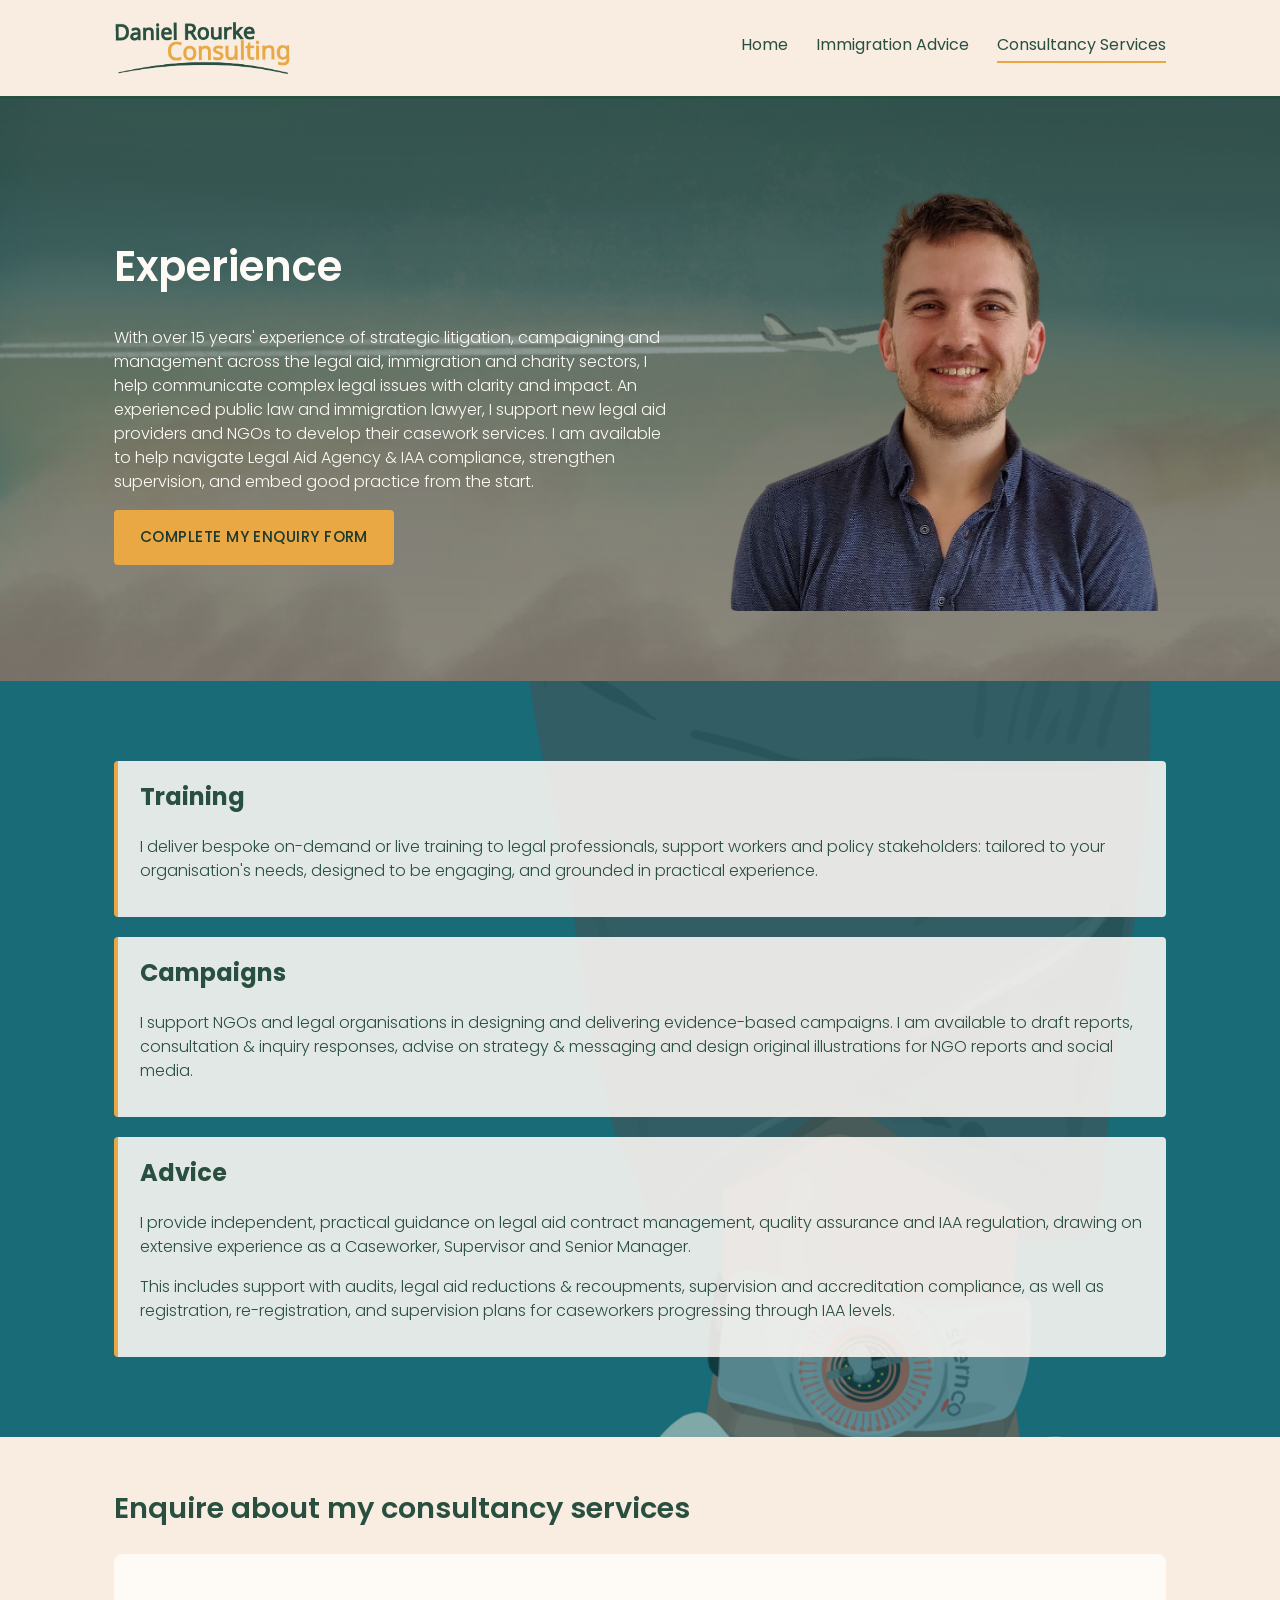
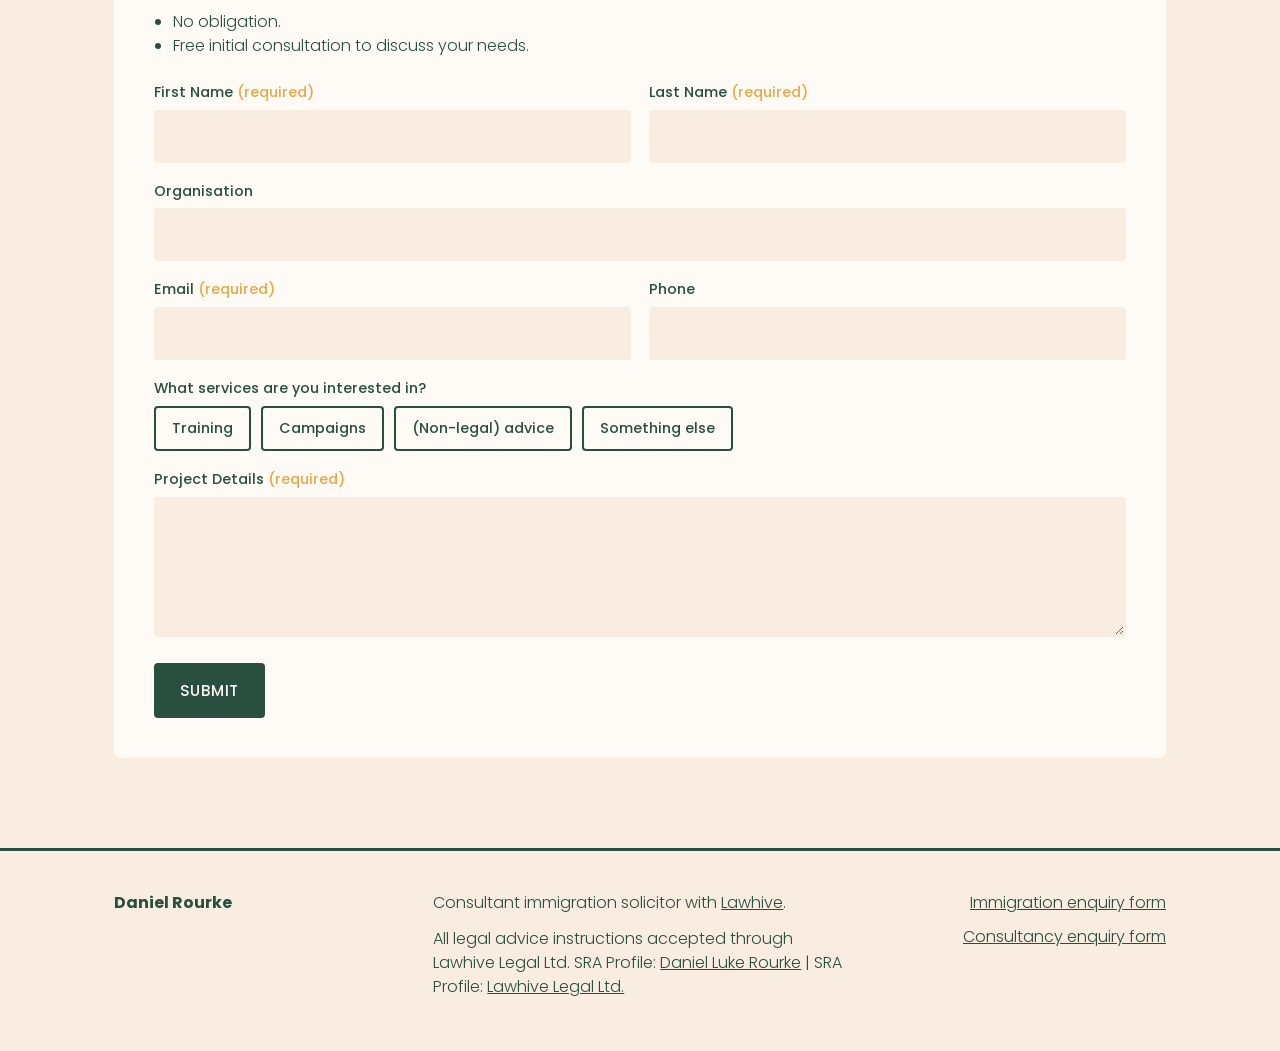
==== about.html @ cf5690be "Rebuild rourkeconsulting.co.uk as a static site for GitHub Pages Recreates the Squarespace site (Hom" ====
<!doctype html>
<html lang="en">
<head>
  <meta charset="UTF-8" />
  <meta name="viewport" content="width=device-width, initial-scale=1.0" />
  <title>Consultancy Services — Daniel Rourke Consulting</title>
  <meta name="description" content="Consultancy services for NGOs and Legal Aid providers from Daniel Rourke: training, campaigns, and advice on IAA and LAA contract issues." />
  <link rel="icon" href="assets/images/profile2.png" />
  <link rel="stylesheet" href="assets/css/style.css" />
</head>
<body>
  <header class="site-header">
    <div class="header-inner">
      <a class="logo" href="index.html"><img class="logo-img" src="assets/images/logo.png" alt="Daniel Rourke Consulting" /></a>
      <button class="nav-toggle" aria-label="Toggle navigation">&#9776;</button>
      <nav class="main-nav">
        <a href="index.html">Home</a>
        <a href="immigration-advice.html">Immigration Advice</a>
        <a href="about.html" class="active">Consultancy Services</a>
      </nav>
    </div>
  </header>

  <main>
    <section class="page-hero" style="background-image: linear-gradient(rgba(20, 45, 36, 0.55), rgba(20, 45, 36, 0.4)), url('assets/images/plane-home.jpg');">
      <div class="wrap bio-grid" style="align-items:center;">
        <div>
          <h1>Experience</h1>
          <p style="color: var(--white-warm);">With over 15 years' experience of strategic litigation, campaigning and management across the legal aid, immigration and charity sectors, I help communicate complex legal issues with clarity and impact. An experienced public law and immigration lawyer, I support new legal aid providers and NGOs to develop their casework services. I am available to help navigate Legal Aid Agency &amp; IAA compliance, strengthen supervision, and embed good practice from the start.</p>
          <a class="btn btn-primary" href="#enquiry">Complete my enquiry form</a>
        </div>
        <div>
          <img src="assets/images/profile2.png" alt="Daniel Rourke" />
        </div>
      </div>
    </section>

    <section class="illustration-band" style="background-image: url('assets/images/illustration-a1.png');">
      <div class="wrap">
        <div class="service-list" style="padding: 50px 0;">
          <div class="service-item">
            <h2 style="margin-top:0;">Training</h2>
            <p>I deliver bespoke on-demand or live training to legal professionals, support workers and policy stakeholders: tailored to your organisation's needs, designed to be engaging, and grounded in practical experience.</p>
          </div>
          <div class="service-item">
            <h2 style="margin-top:0;">Campaigns</h2>
            <p>I support NGOs and legal organisations in designing and delivering evidence-based campaigns. I am available to draft reports, consultation &amp; inquiry responses, advise on strategy &amp; messaging and design original illustrations for NGO reports and social media.</p>
          </div>
          <div class="service-item">
            <h2 style="margin-top:0;">Advice</h2>
            <p>I provide independent, practical guidance on legal aid contract management, quality assurance and IAA regulation, drawing on extensive experience as a Caseworker, Supervisor and Senior Manager.</p>
            <p>This includes support with audits, legal aid reductions &amp; recoupments, supervision and accreditation compliance, as well as registration, re-registration, and supervision plans for caseworkers progressing through IAA levels.</p>
          </div>
        </div>
      </div>
    </section>

    <section class="section" id="enquiry">
      <div class="wrap">
        <h2>Enquire about my consultancy services</h2>
        <div class="enquiry">
          <div class="note">
            <ul>
              <li>No obligation.</li>
              <li>Free initial consultation to discuss your needs.</li>
            </ul>
          </div>

          <!-- Connect this form to Formspree: replace YOUR_FORM_ID with your real Formspree form ID -->
          <form class="enquiry-form" action="https://formspree.io/f/YOUR_FORM_ID" method="POST">
            <input type="hidden" name="form_name" value="Consultancy enquiry" />

            <div class="form-row">
              <div class="field">
                <label for="con-first-name">First Name <span class="req">(required)</span></label>
                <input type="text" id="con-first-name" name="first_name" required />
              </div>
              <div class="field">
                <label for="con-last-name">Last Name <span class="req">(required)</span></label>
                <input type="text" id="con-last-name" name="last_name" required />
              </div>
            </div>

            <div class="field">
              <label for="con-org">Organisation</label>
              <input type="text" id="con-org" name="organisation" />
            </div>

            <div class="form-row">
              <div class="field">
                <label for="con-email">Email <span class="req">(required)</span></label>
                <input type="email" id="con-email" name="email" required />
              </div>
              <div class="field">
                <label for="con-phone">Phone</label>
                <input type="tel" id="con-phone" name="phone" />
              </div>
            </div>

            <div class="field">
              <label>What services are you interested in?</label>
              <div class="pill-group">
                <input type="radio" id="con-services-1" name="services" value="Training" />
                <label for="con-services-1">Training</label>
                <input type="radio" id="con-services-2" name="services" value="Campaigns" />
                <label for="con-services-2">Campaigns</label>
                <input type="radio" id="con-services-3" name="services" value="(Non-legal) advice" />
                <label for="con-services-3">(Non-legal) advice</label>
                <input type="radio" id="con-services-4" name="services" value="Something else" />
                <label for="con-services-4">Something else</label>
              </div>
            </div>

            <div class="field">
              <label for="con-details">Project Details <span class="req">(required)</span></label>
              <textarea id="con-details" name="details" required></textarea>
            </div>

            <div class="submit-row">
              <button type="submit" class="btn btn-primary">Submit</button>
            </div>

            <div class="form-status" role="status"></div>
          </form>
        </div>
      </div>
    </section>
  </main>

  <footer class="site-footer">
    <div class="wrap footer-grid">
      <div>
        <p><strong>Daniel Rourke</strong></p>
      </div>
      <div>
        <p>Consultant immigration solicitor with <a href="https://lawhive.co.uk/" target="_blank" rel="noopener">Lawhive</a>.</p>
        <p>All legal advice instructions accepted through Lawhive Legal Ltd. SRA Profile: <a href="https://www.sra.org.uk/consumers/register/person/?sraNumber=542800&prevSearchText=542800&prevSearchFilter=" target="_blank" rel="noopener">Daniel Luke Rourke</a> | SRA Profile: <a href="https://www.sra.org.uk/consumers/register/organisation/?sraNumber=8003766" target="_blank" rel="noopener">Lawhive Legal Ltd.</a></p>
      </div>
      <div class="footer-links">
        <a href="immigration-advice.html#enquiry">Immigration enquiry form</a>
        <a href="about.html#enquiry">Consultancy enquiry form</a>
      </div>
    </div>
  </footer>

  <script src="assets/js/main.js"></script>
</body>
</html>
---- assets/css/style.css ----
/* Daniel Rourke Consulting — static site styles */

@import url('https://fonts.googleapis.com/css2?family=Poppins:wght@300;400;500;600;700&display=swap');

:root {
  --cream: #f8ede0;
  --white-warm: #fefaf6;
  --green: #284f3f;
  --green-dark: #1d3a2e;
  --orange: #e9a843;
  --orange-soft: rgba(233, 168, 67, 0.45);
  --max-width: 1100px;
}

* {
  box-sizing: border-box;
}

html {
  scroll-behavior: smooth;
}

body {
  margin: 0;
  font-family: 'Poppins', sans-serif;
  font-weight: 300;
  background: var(--cream);
  color: var(--green);
  line-height: 1.5;
}

a {
  color: inherit;
}

img {
  max-width: 100%;
  display: block;
}

.wrap {
  max-width: var(--max-width);
  margin: 0 auto;
  padding: 0 24px;
}

/* Header */

.site-header {
  background: var(--cream);
  border-bottom: 3px solid var(--green);
}

.header-inner {
  max-width: var(--max-width);
  margin: 0 auto;
  padding: 20px 24px;
  display: flex;
  align-items: center;
  justify-content: space-between;
  flex-wrap: wrap;
  gap: 16px;
}

.logo {
  text-decoration: none;
  line-height: 1.1;
  display: inline-block;
}

.logo-img {
  height: 56px;
  width: auto;
}

.main-nav {
  display: flex;
  gap: 28px;
  flex-wrap: wrap;
}

.main-nav a {
  text-decoration: none;
  font-weight: 400;
  color: var(--green);
  padding-bottom: 4px;
  border-bottom: 2px solid transparent;
  transition: border-color 0.2s ease;
}

.main-nav a.active,
.main-nav a:hover {
  border-bottom-color: var(--orange);
}

.nav-toggle {
  display: none;
  background: none;
  border: 2px solid var(--green);
  border-radius: 6px;
  padding: 6px 10px;
  font-size: 1rem;
  cursor: pointer;
  color: var(--green);
}

/* Buttons */

.btn {
  display: inline-block;
  text-decoration: none;
  font-weight: 500;
  letter-spacing: 0.03em;
  text-align: center;
  padding: 14px 24px;
  border-radius: 4px;
  border: 2px solid var(--green);
  cursor: pointer;
  font-family: inherit;
  font-size: 0.95rem;
  text-transform: uppercase;
}

.btn-primary {
  background: var(--green);
  color: var(--white-warm);
}

.btn-primary:hover {
  background: var(--green-dark);
}

.btn-outline {
  background: transparent;
  color: var(--green);
}

.btn-outline:hover {
  background: var(--green);
  color: var(--white-warm);
}

.btn-row {
  display: flex;
  gap: 14px;
  flex-wrap: wrap;
  margin-top: 20px;
}

/* Hero (home page) */

.home-hero {
  padding: 60px 0 40px;
}

.hero-grid {
  display: grid;
  grid-template-columns: 1fr 1.1fr 1fr;
  align-items: stretch;
  gap: 0;
}

.hero-panel {
  background: var(--orange-soft);
  padding: 36px 28px;
  display: flex;
  flex-direction: column;
  justify-content: space-between;
}

.hero-panel h1 {
  font-size: 2.2rem;
  font-weight: 600;
  color: var(--green);
  margin: 0 0 24px;
}

.hero-panel .btn-row {
  margin-top: auto;
}

.hero-photo {
  display: flex;
  align-items: flex-end;
  justify-content: center;
  overflow: hidden;
}

.hero-photo img {
  width: 100%;
  object-fit: cover;
}

.hero-list {
  list-style: disc;
  margin: 24px 0 0;
  padding-left: 1.1em;
  font-size: 1.1rem;
}

.hero-list li {
  margin-bottom: 10px;
}

.hero-list-standalone {
  max-width: var(--max-width);
  margin: 0 auto;
  display: grid;
  grid-template-columns: 1fr 1.1fr 1fr;
  padding: 0 24px 50px;
}

.hero-list-standalone .hero-list {
  padding-top: 0;
}

.hero-list-standalone .spacer {
  /* keeps middle column empty under the photo */
}

/* Page hero banner (sub-pages) */

.page-hero {
  position: relative;
  padding: 90px 0 70px;
  overflow: hidden;
  background: linear-gradient(rgba(20, 45, 36, 0.55), rgba(20, 45, 36, 0.4)), var(--green);
  background-size: cover;
  background-position: center;
}

.page-hero.banner-plane {
  background-image: linear-gradient(rgba(20, 45, 36, 0.45), rgba(20, 45, 36, 0.35)), url('../images/plane-immigration.jpg');
}

.page-hero h1 {
  font-size: 2.6rem;
  font-weight: 600;
  margin: 0 0 28px;
  max-width: 600px;
  color: var(--white-warm);
}

.page-hero .btn-primary {
  background: var(--orange);
  border-color: var(--orange);
  color: var(--green-dark);
}

.page-hero .btn-primary:hover {
  background: #d6922e;
}

/* Bio with photo */

.bio-grid {
  display: grid;
  grid-template-columns: 1.3fr 1fr;
  gap: 48px;
  align-items: start;
}

.bio-grid img {
  border-radius: 8px;
}

.bio-grid p strong {
  color: var(--green-dark);
}

/* Fee callout */

.callout {
  background: var(--orange);
  color: var(--green-dark);
  padding: 28px 32px;
  border-radius: 6px;
  margin: 36px 0;
  font-size: 1.05rem;
}

.callout a {
  text-decoration: underline;
  font-weight: 500;
}

/* Simple bullet service list */

.plain-list {
  margin: 20px 0;
  padding-left: 1.2em;
  display: grid;
  gap: 14px;
  font-size: 1.05rem;
}

.plain-list strong {
  color: var(--green-dark);
}

/* Illustration band */

.illustration-band {
  position: relative;
  background: #1f6b73;
  background-size: cover;
  background-position: center;
  overflow: hidden;
}

.illustration-band::before {
  content: '';
  position: absolute;
  inset: 0;
  background: rgba(31, 107, 115, 0.55);
}

.illustration-band .wrap {
  position: relative;
  z-index: 1;
}

.illustration-band .service-item {
  background: rgba(254, 250, 246, 0.88);
}

/* Pill radio group */

.pill-group {
  display: flex;
  flex-wrap: wrap;
  gap: 10px;
}

.pill-group input {
  position: absolute;
  opacity: 0;
  pointer-events: none;
}

.pill-group label {
  border: 2px solid var(--green);
  border-radius: 4px;
  padding: 10px 16px;
  font-size: 0.9rem;
  cursor: pointer;
  user-select: none;
}

.pill-group input:checked + label {
  background: var(--green);
  color: var(--white-warm);
}

/* Content sections */

.section {
  padding: 50px 0;
}

.section-alt {
  background: var(--white-warm);
}

.section h2 {
  font-size: 1.8rem;
  font-weight: 600;
  margin-top: 0;
}

.two-col {
  display: grid;
  grid-template-columns: 1fr 1fr;
  gap: 48px;
  align-items: start;
}

.two-col img {
  border-radius: 6px;
}

.service-list {
  display: grid;
  gap: 20px;
  margin: 30px 0;
}

.service-item {
  background: var(--white-warm);
  border-left: 4px solid var(--orange);
  padding: 18px 22px;
  border-radius: 4px;
}

.service-item strong {
  color: var(--green-dark);
}

.bio {
  background: var(--white-warm);
  padding: 32px;
  border-radius: 6px;
  margin-top: 36px;
}

.steps {
  display: grid;
  grid-template-columns: repeat(auto-fit, minmax(220px, 1fr));
  gap: 24px;
  margin-top: 30px;
}

.step {
  background: var(--white-warm);
  padding: 22px;
  border-radius: 6px;
}

.step .step-num {
  color: var(--orange);
  font-weight: 700;
  font-size: 0.85rem;
  letter-spacing: 0.08em;
  text-transform: uppercase;
}

.step h3 {
  margin: 8px 0 10px;
  font-size: 1.1rem;
}

/* Forms */

.enquiry {
  background: var(--white-warm);
  border-radius: 8px;
  padding: 40px;
  margin-top: 20px;
}

.enquiry .note {
  margin-bottom: 24px;
}

.enquiry .note ul {
  padding-left: 1.2em;
}

form.enquiry-form {
  display: grid;
  gap: 18px;
}

.form-row {
  display: grid;
  grid-template-columns: 1fr 1fr;
  gap: 18px;
}

.field {
  display: flex;
  flex-direction: column;
  gap: 6px;
}

.field label {
  font-weight: 500;
  font-size: 0.9rem;
}

.field .req {
  color: var(--orange);
}

.field input,
.field select,
.field textarea {
  font-family: inherit;
  font-size: 1rem;
  padding: 12px 14px;
  border: 2px solid var(--cream);
  background: var(--cream);
  border-radius: 4px;
  color: var(--green);
}

.field input:focus,
.field select:focus,
.field textarea:focus {
  outline: none;
  border-color: var(--orange);
}

.field textarea {
  min-height: 140px;
  resize: vertical;
}

.field .hint {
  font-size: 0.85rem;
  opacity: 0.75;
}

.enquiry-form .submit-row {
  margin-top: 8px;
}

.form-status {
  margin-top: 16px;
  padding: 14px 16px;
  border-radius: 4px;
  display: none;
}

.form-status.visible {
  display: block;
}

.form-status.success {
  background: #dff0e4;
  color: var(--green-dark);
}

.form-status.error {
  background: #f6dede;
  color: #8a2f2f;
}

/* Footer */

.site-footer {
  border-top: 3px solid var(--green);
  padding: 40px 0;
  margin-top: 40px;
}

.footer-grid {
  display: grid;
  grid-template-columns: 1fr 1.4fr 1fr;
  gap: 24px;
}

.footer-grid a {
  text-decoration: underline;
}

.footer-grid p {
  margin: 0 0 12px;
}

.footer-links {
  display: flex;
  flex-direction: column;
  gap: 10px;
  align-items: flex-end;
  text-align: right;
}

/* Responsive */

@media (max-width: 860px) {
  .hero-grid,
  .hero-list-standalone {
    grid-template-columns: 1fr;
  }

  .hero-photo {
    order: -1;
    max-height: 320px;
  }

  .two-col {
    grid-template-columns: 1fr;
  }

  .footer-grid {
    grid-template-columns: 1fr;
    text-align: left;
  }

  .footer-links {
    align-items: flex-start;
    text-align: left;
  }

  .form-row {
    grid-template-columns: 1fr;
  }
}

@media (max-width: 680px) {
  .main-nav {
    display: none;
    flex-direction: column;
    width: 100%;
    gap: 14px;
  }

  .main-nav.open {
    display: flex;
  }

  .nav-toggle {
    display: inline-block;
  }

  .header-inner {
    position: relative;
  }

  .hero-panel h1 {
    font-size: 1.7rem;
  }

  .page-hero h1 {
    font-size: 1.9rem;
  }
}
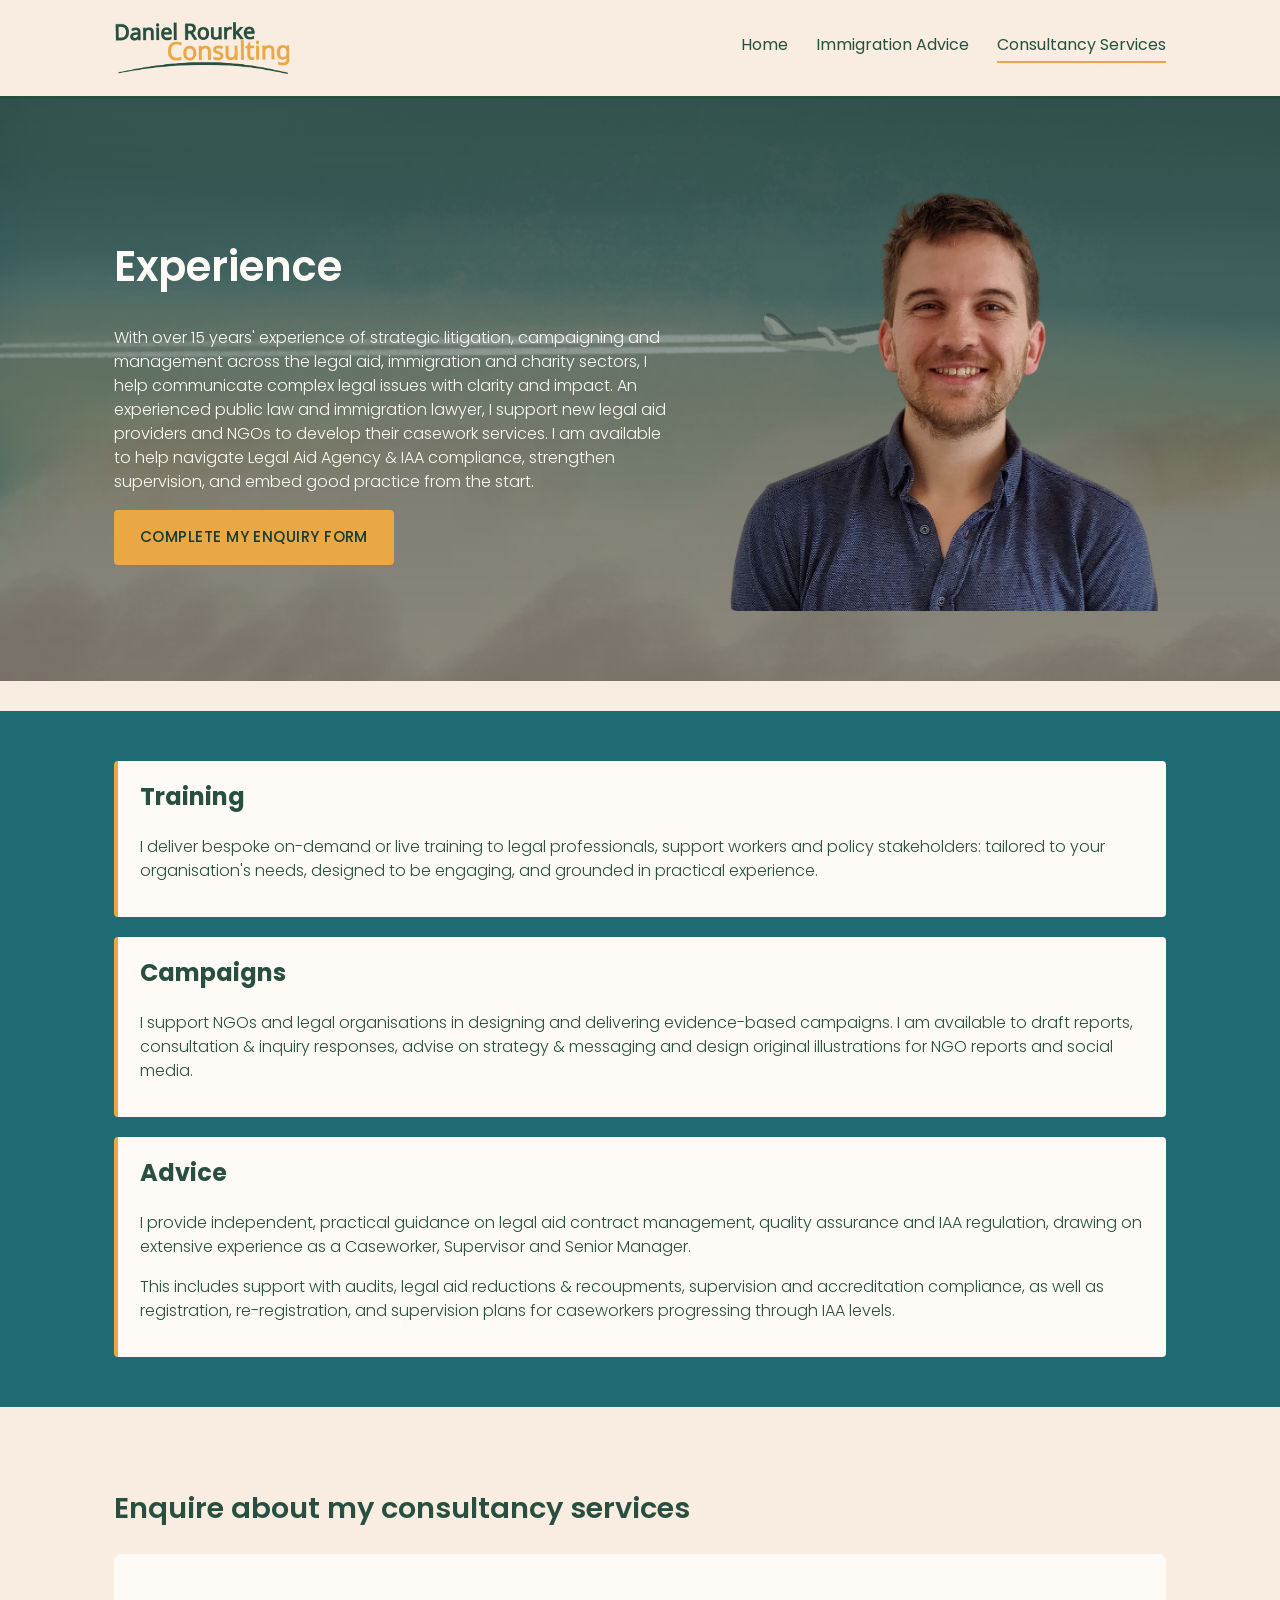
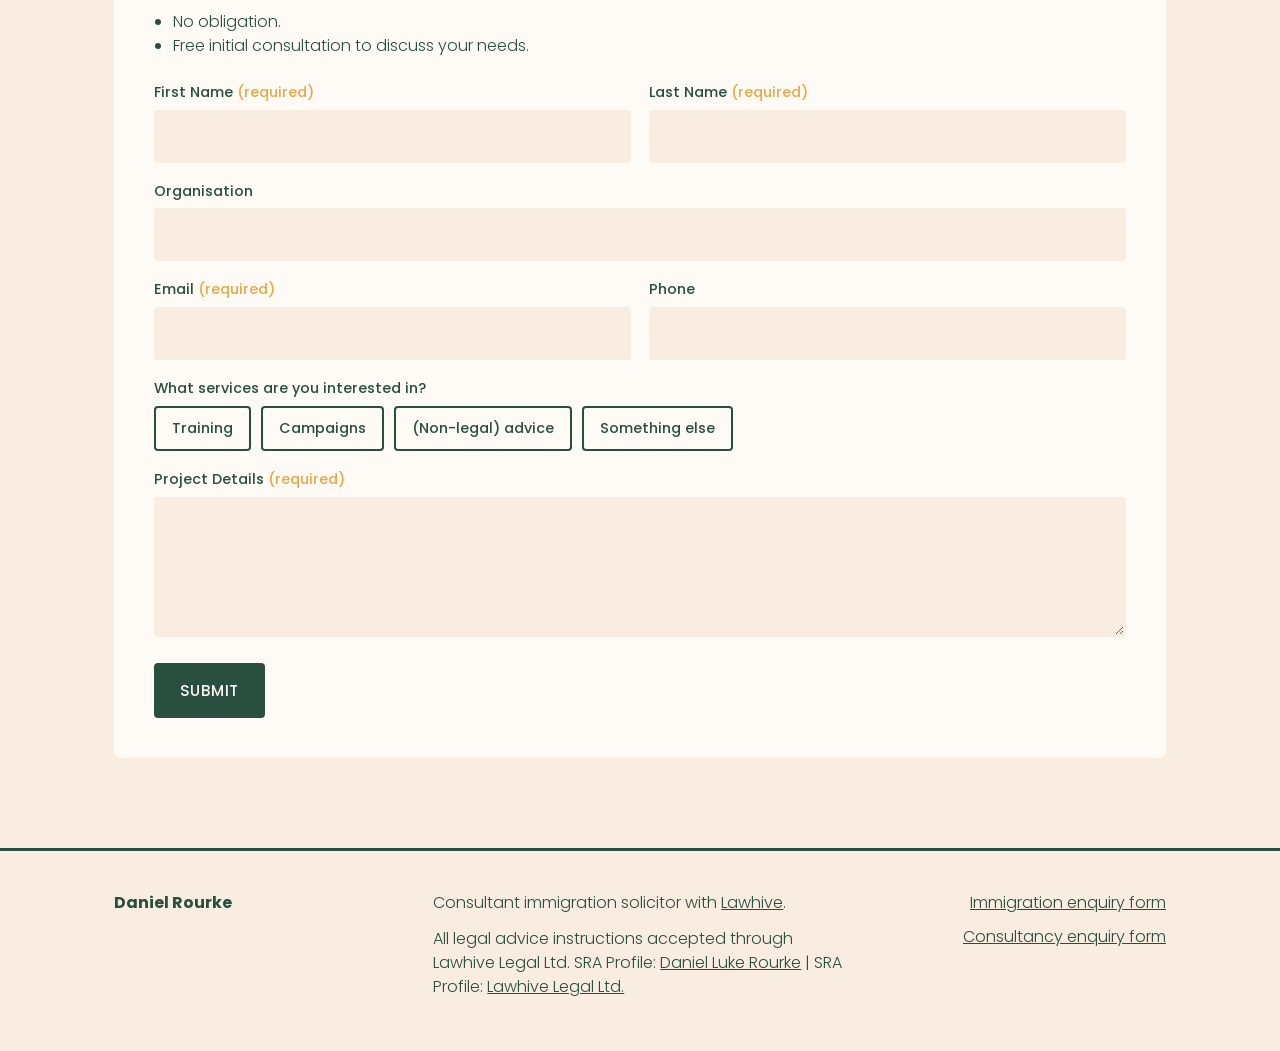
==== commit 35f2e0e2: "Replace obscured illustration band with a solid colour background The ankle-monitor illustration was" ====
--- a/about.html
+++ b/about.html
@@ -35,7 +35,7 @@
       </div>
     </section>
 
-    <section class="illustration-band" style="background-image: url('assets/images/illustration-a1.png');">
+    <section class="illustration-band">
       <div class="wrap">
         <div class="service-list" style="padding: 50px 0;">
           <div class="service-item">
@@ -66,8 +66,7 @@
             </ul>
           </div>
 
-          <!-- Connect this form to Formspree: replace YOUR_FORM_ID with your real Formspree form ID -->
-          <form class="enquiry-form" action="https://formspree.io/f/YOUR_FORM_ID" method="POST">
+          <form class="enquiry-form" action="https://submit-form.com/s6k4mG76z" method="POST">
             <input type="hidden" name="form_name" value="Consultancy enquiry" />
 
             <div class="form-row">
--- a/assets/css/style.css
+++ b/assets/css/style.css
@@ -301,27 +301,11 @@
 /* Illustration band */
 
 .illustration-band {
-  position: relative;
   background: #1f6b73;
-  background-size: cover;
-  background-position: center;
-  overflow: hidden;
-}
-
-.illustration-band::before {
-  content: '';
-  position: absolute;
-  inset: 0;
-  background: rgba(31, 107, 115, 0.55);
-}
-
-.illustration-band .wrap {
-  position: relative;
-  z-index: 1;
 }
 
 .illustration-band .service-item {
-  background: rgba(254, 250, 246, 0.88);
+  background: var(--white-warm);
 }
 
 /* Pill radio group */
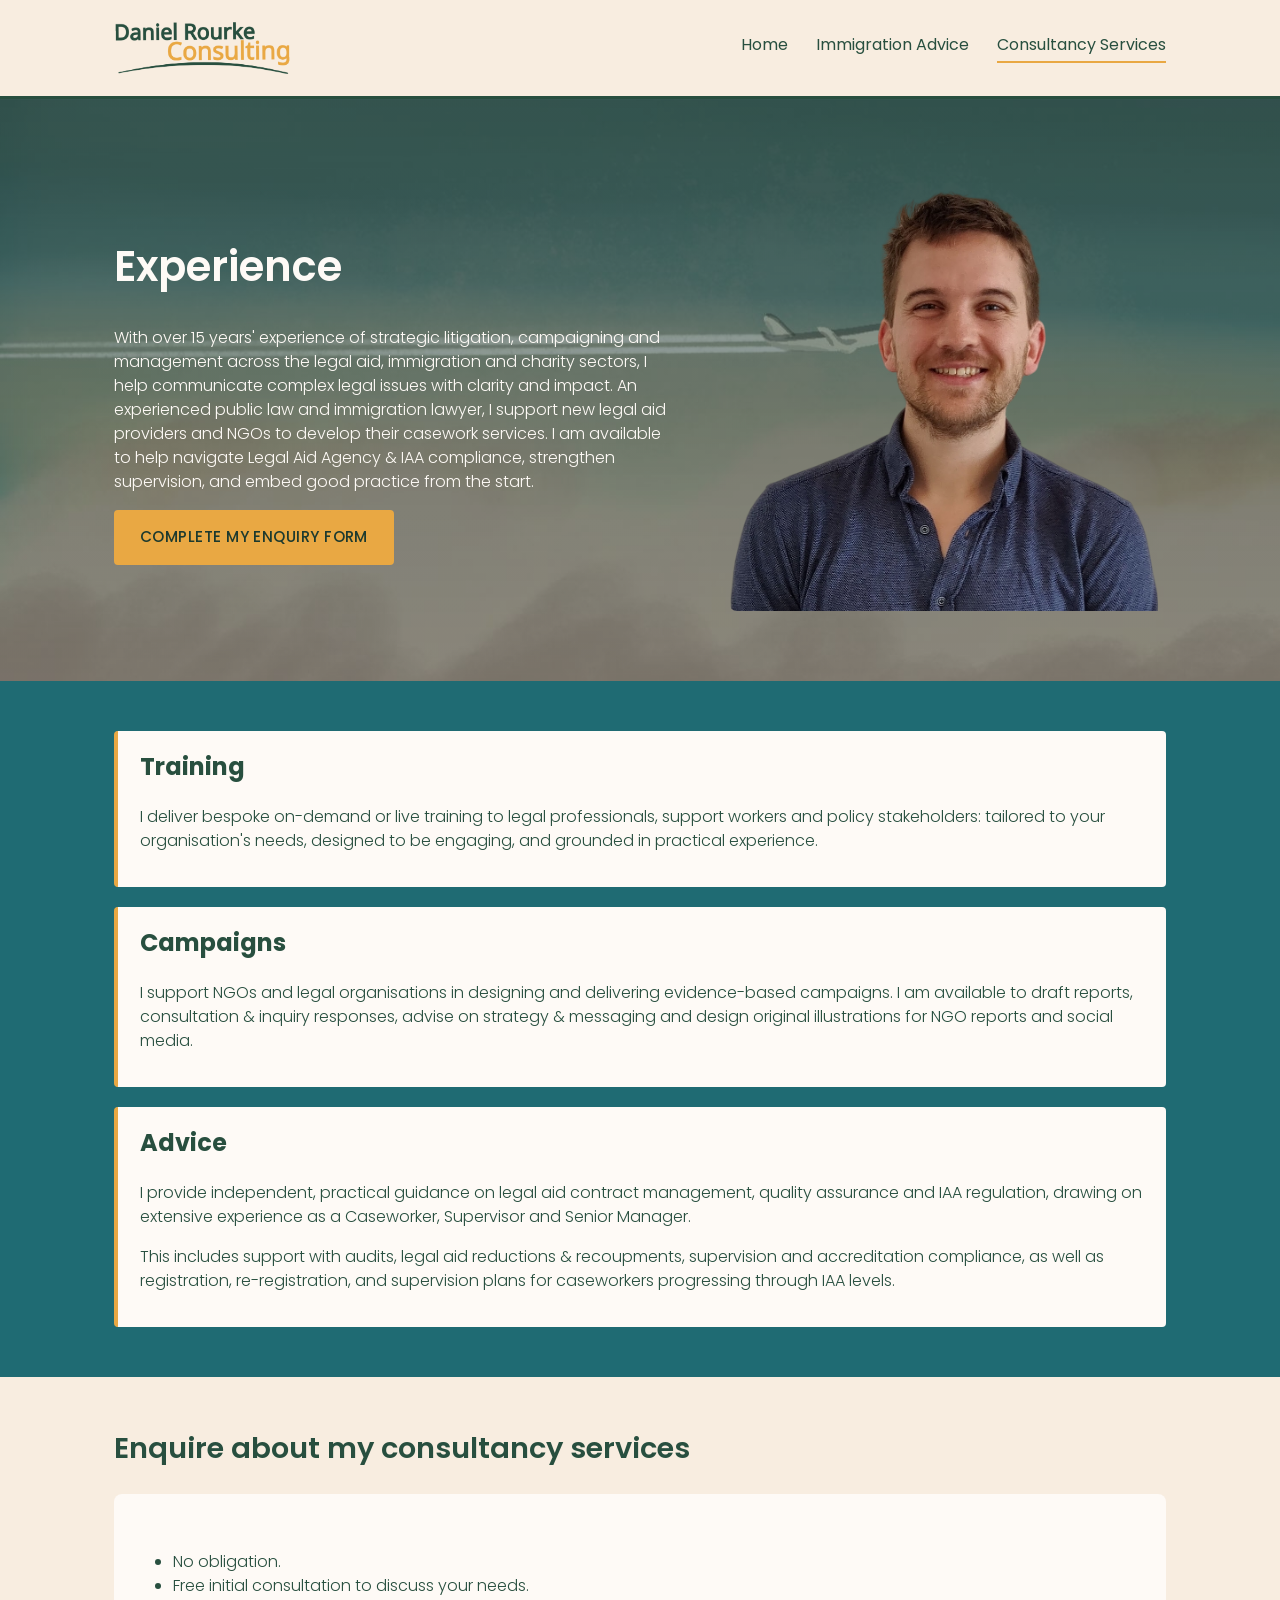
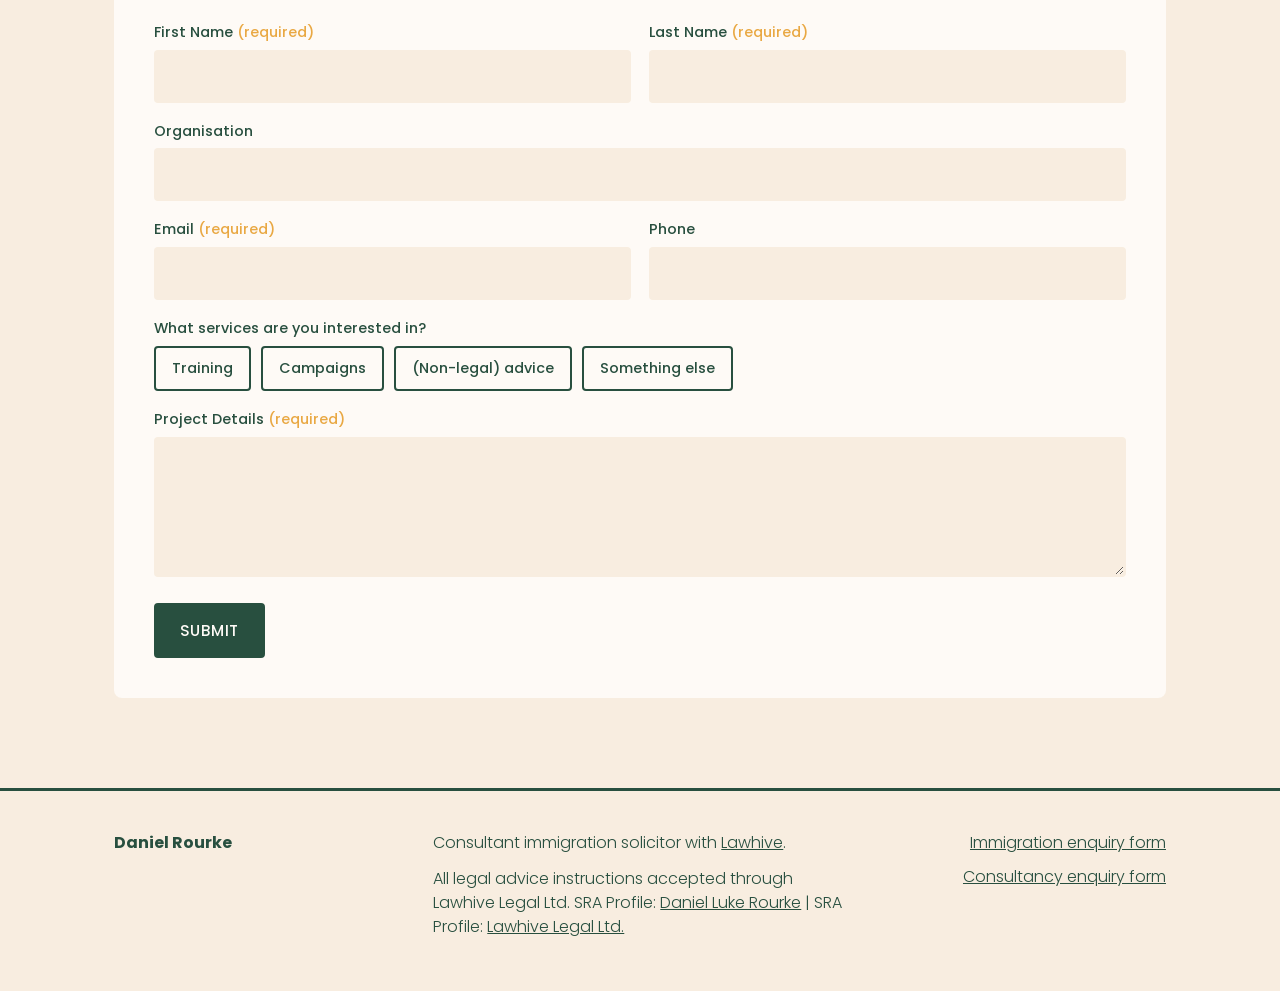
==== commit ea2a49b5: "Add favicon based on the compact DRC mark Replace the profile-photo favicon with a new icon derived " ====
--- a/about.html
+++ b/about.html
@@ -5,7 +5,10 @@
   <meta name="viewport" content="width=device-width, initial-scale=1.0" />
   <title>Consultancy Services — Daniel Rourke Consulting</title>
   <meta name="description" content="Consultancy services for NGOs and Legal Aid providers from Daniel Rourke: training, campaigns, and advice on IAA and LAA contract issues." />
-  <link rel="icon" href="assets/images/profile2.png" />
+  <link rel="icon" href="assets/images/favicon.svg" type="image/svg+xml" />
+  <link rel="icon" href="assets/images/favicon.ico" sizes="any" />
+  <link rel="icon" href="assets/images/favicon-32.png" type="image/png" sizes="32x32" />
+  <link rel="apple-touch-icon" href="assets/images/apple-touch-icon.png" />
   <link rel="stylesheet" href="assets/css/style.css" />
 </head>
 <body>
--- a/assets/css/style.css
+++ b/assets/css/style.css
@@ -308,6 +308,10 @@
   background: var(--white-warm);
 }
 
+.illustration-band .service-list {
+  margin: 0;
+}
+
 /* Pill radio group */
 
 .pill-group {
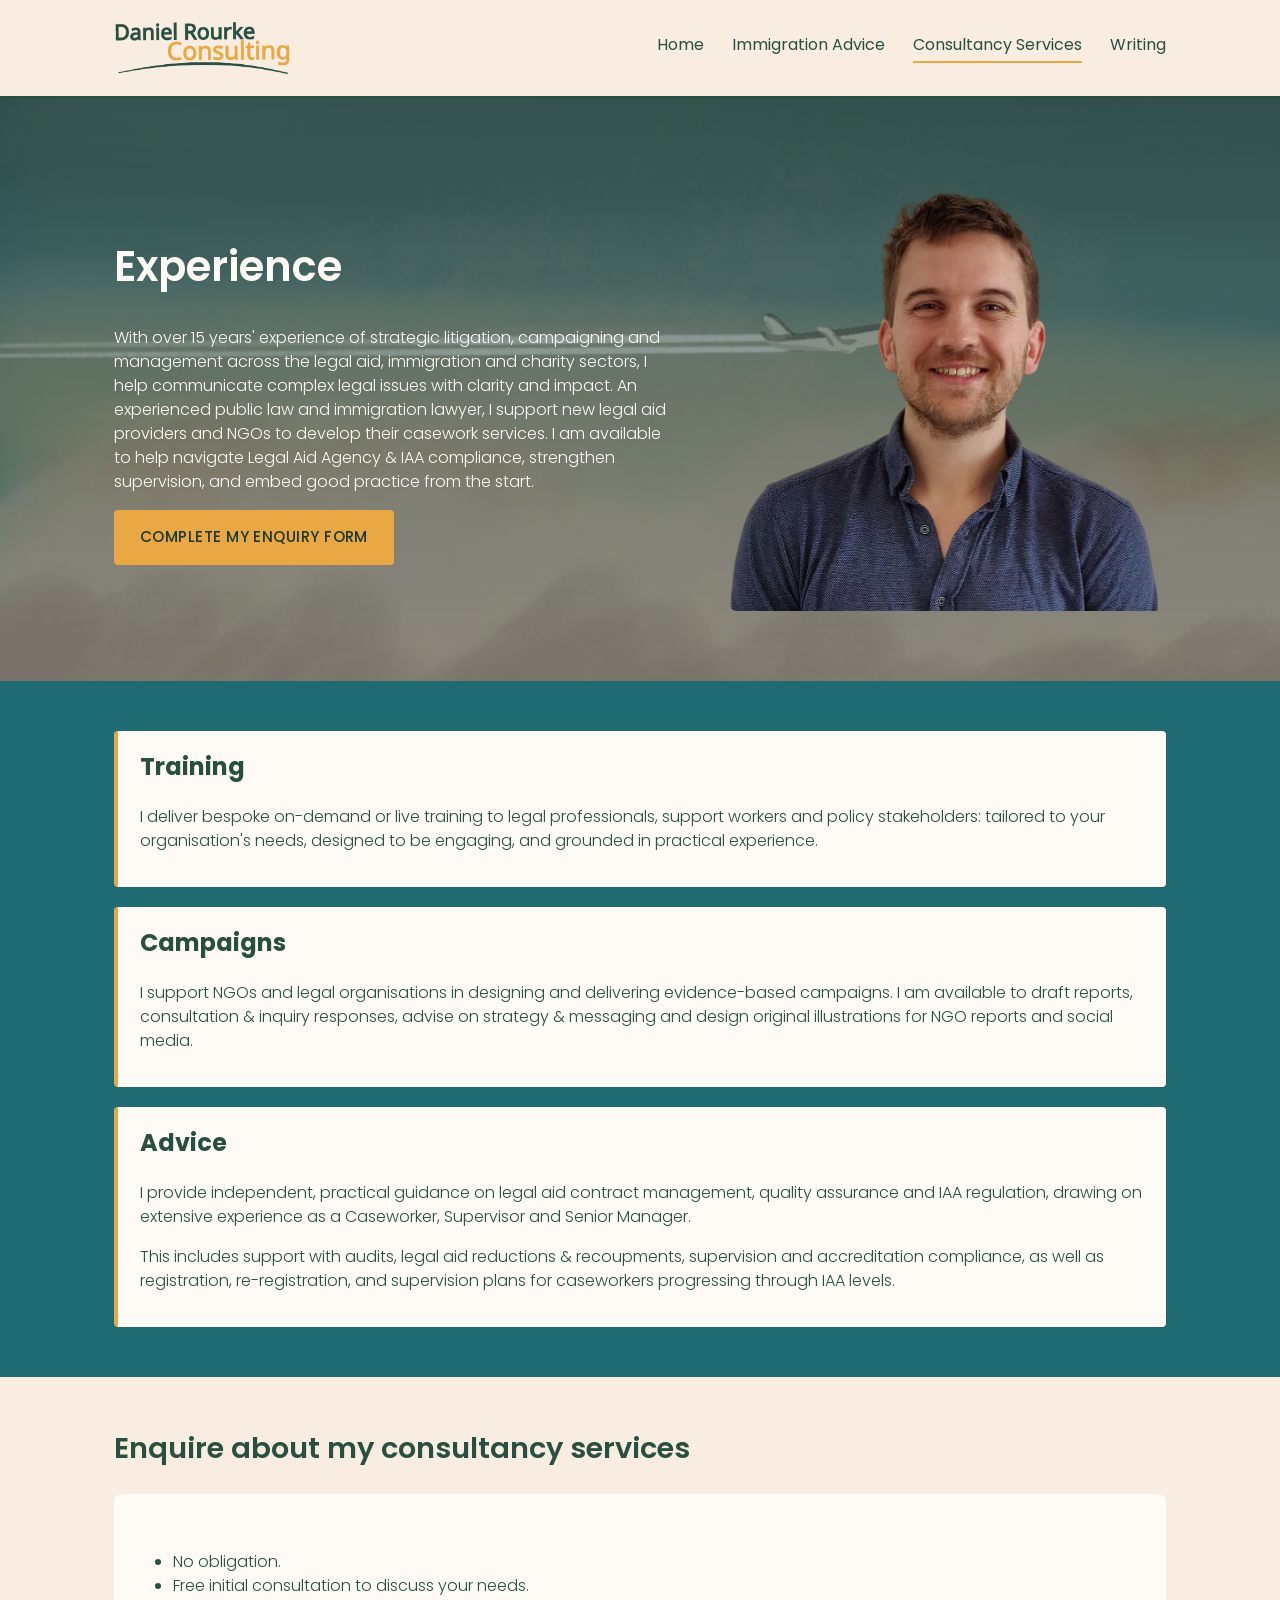
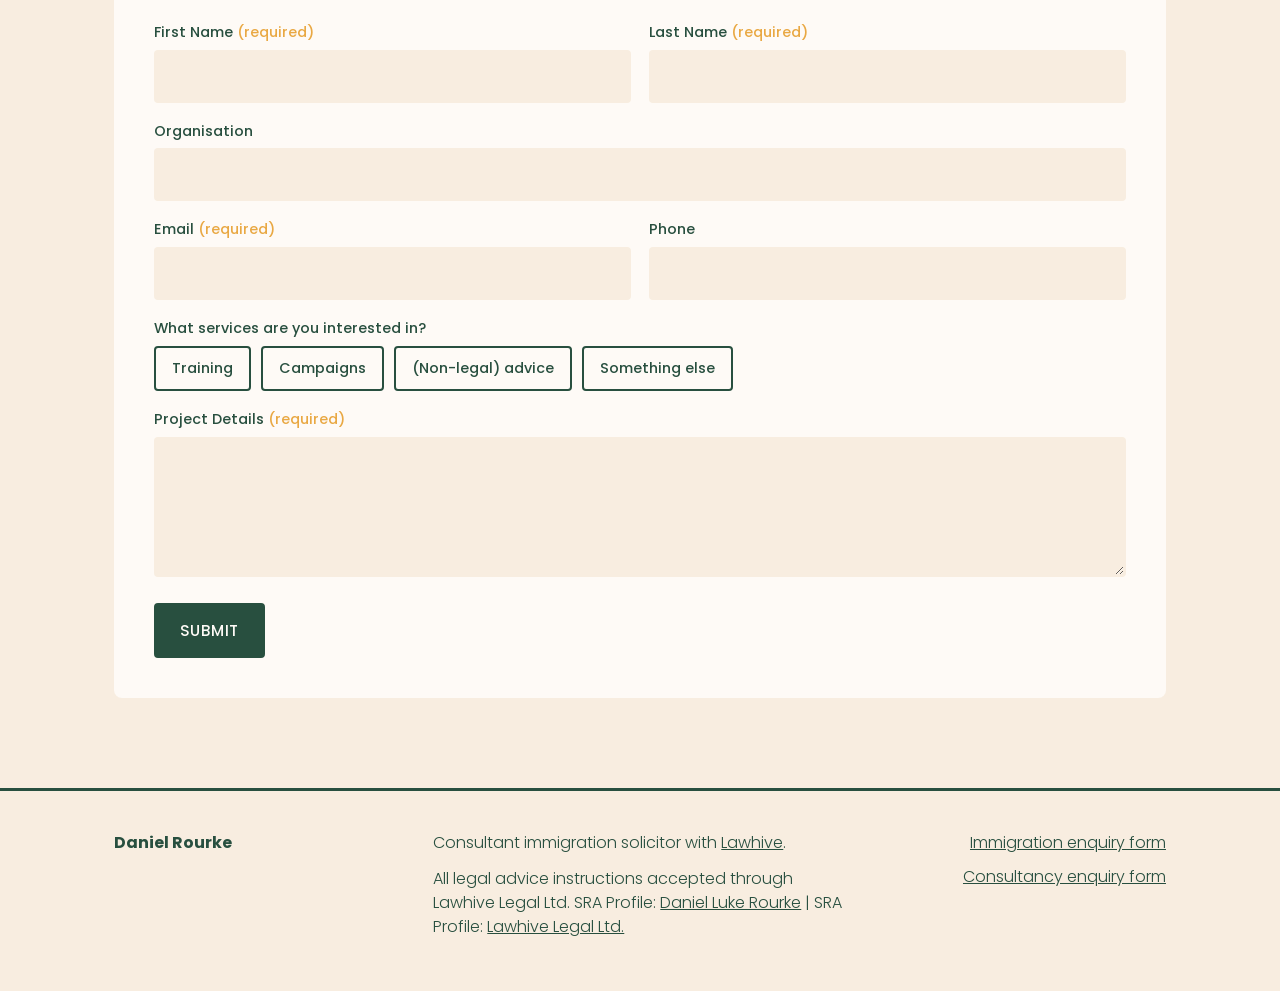
==== commit a3797a3a: "Add Writing & Publications page with nav link and quiet home link Co-Authored-By: Claude Sonnet 5.5 " ====
--- a/about.html
+++ b/about.html
@@ -20,6 +20,7 @@
         <a href="index.html">Home</a>
         <a href="immigration-advice.html">Immigration Advice</a>
         <a href="about.html" class="active">Consultancy Services</a>
+        <a href="writing.html">Writing</a>
       </nav>
     </div>
   </header>
--- a/assets/css/style.css
+++ b/assets/css/style.css
@@ -165,7 +165,6 @@
   padding: 36px 28px;
   display: flex;
   flex-direction: column;
-  justify-content: space-between;
 }
 
 .hero-panel h1 {
@@ -175,8 +174,8 @@
   margin: 0 0 24px;
 }
 
-.hero-panel .btn-row {
-  margin-top: auto;
+.hero-panel h1 {
+  flex-grow: 1;
 }
 
 .hero-photo {
@@ -188,7 +187,9 @@
 
 .hero-photo img {
   width: 100%;
+  height: 100%;
   object-fit: cover;
+  object-position: top center;
 }
 
 .hero-list {
@@ -202,20 +203,8 @@
   margin-bottom: 10px;
 }
 
-.hero-list-standalone {
-  max-width: var(--max-width);
-  margin: 0 auto;
-  display: grid;
-  grid-template-columns: 1fr 1.1fr 1fr;
-  padding: 0 24px 50px;
-}
-
-.hero-list-standalone .hero-list {
-  padding-top: 0;
-}
-
-.hero-list-standalone .spacer {
-  /* keeps middle column empty under the photo */
+.hero-panel h1 {
+  overflow-wrap: break-word;
 }
 
 /* Page hero banner (sub-pages) */
@@ -436,6 +425,7 @@
 
 form.enquiry-form {
   display: grid;
+  grid-template-columns: minmax(0, 1fr);
   gap: 18px;
 }
 
@@ -446,6 +436,7 @@
 }
 
 .field {
+  min-width: 0;
   display: flex;
   flex-direction: column;
   gap: 6px;
@@ -463,6 +454,8 @@
 .field input,
 .field select,
 .field textarea {
+  max-width: 100%;
+  box-sizing: border-box;
   font-family: inherit;
   font-size: 1rem;
   padding: 12px 14px;
@@ -547,18 +540,28 @@
 /* Responsive */
 
 @media (max-width: 860px) {
-  .hero-grid,
-  .hero-list-standalone {
+  .hero-grid {
     grid-template-columns: 1fr;
   }
 
   .hero-photo {
     order: -1;
-    max-height: 320px;
-  }
-
-  .two-col {
+    height: min(320px, 70vw);
+  }
+
+  .two-col,
+  .bio-grid {
     grid-template-columns: 1fr;
+    gap: 28px;
+  }
+
+  .bio-grid img {
+    max-width: 260px;
+    margin: 0 auto;
+  }
+
+  .page-hero {
+    padding: 60px 0 50px;
   }
 
   .footer-grid {
@@ -572,7 +575,7 @@
   }
 
   .form-row {
-    grid-template-columns: 1fr;
+    grid-template-columns: minmax(0, 1fr);
   }
 }
 
@@ -603,4 +606,89 @@
   .page-hero h1 {
     font-size: 1.9rem;
   }
-}
+
+  .enquiry {
+    padding: 24px 20px;
+  }
+
+  .callout {
+    padding: 22px 20px;
+  }
+
+  .bio {
+    padding: 24px 20px;
+  }
+}
+
+/* Home: quiet secondary link */
+
+.home-more {
+  text-align: center;
+  margin: 0 0 48px;
+  font-size: 0.95rem;
+}
+
+.home-more a {
+  font-weight: 500;
+}
+
+/* Writing page */
+
+.writing-filter {
+  display: flex;
+  flex-wrap: wrap;
+  gap: 10px;
+  margin-bottom: 28px;
+}
+
+.filter-btn {
+  font-family: inherit;
+  font-size: 0.9rem;
+  color: var(--green);
+  background: transparent;
+  border: 2px solid var(--green);
+  border-radius: 4px;
+  padding: 8px 16px;
+  cursor: pointer;
+}
+
+.filter-btn.active,
+.filter-btn:hover {
+  background: var(--green);
+  color: var(--white-warm);
+}
+
+.writing-item {
+  background: var(--white-warm);
+  border-left: 6px solid var(--orange);
+  border-radius: 4px;
+  padding: 22px 26px;
+  margin-bottom: 18px;
+}
+
+.writing-item[hidden] {
+  display: none;
+}
+
+.writing-item h3 {
+  margin: 4px 0 8px;
+  font-weight: 600;
+  font-size: 1.25rem;
+}
+
+.writing-item p {
+  margin: 0;
+}
+
+.writing-item .writing-meta {
+  font-size: 0.85rem;
+  margin-bottom: 4px;
+}
+
+.writing-item .tag {
+  background: var(--orange-soft);
+  border-radius: 3px;
+  padding: 2px 8px;
+  margin-right: 6px;
+  font-weight: 500;
+}
